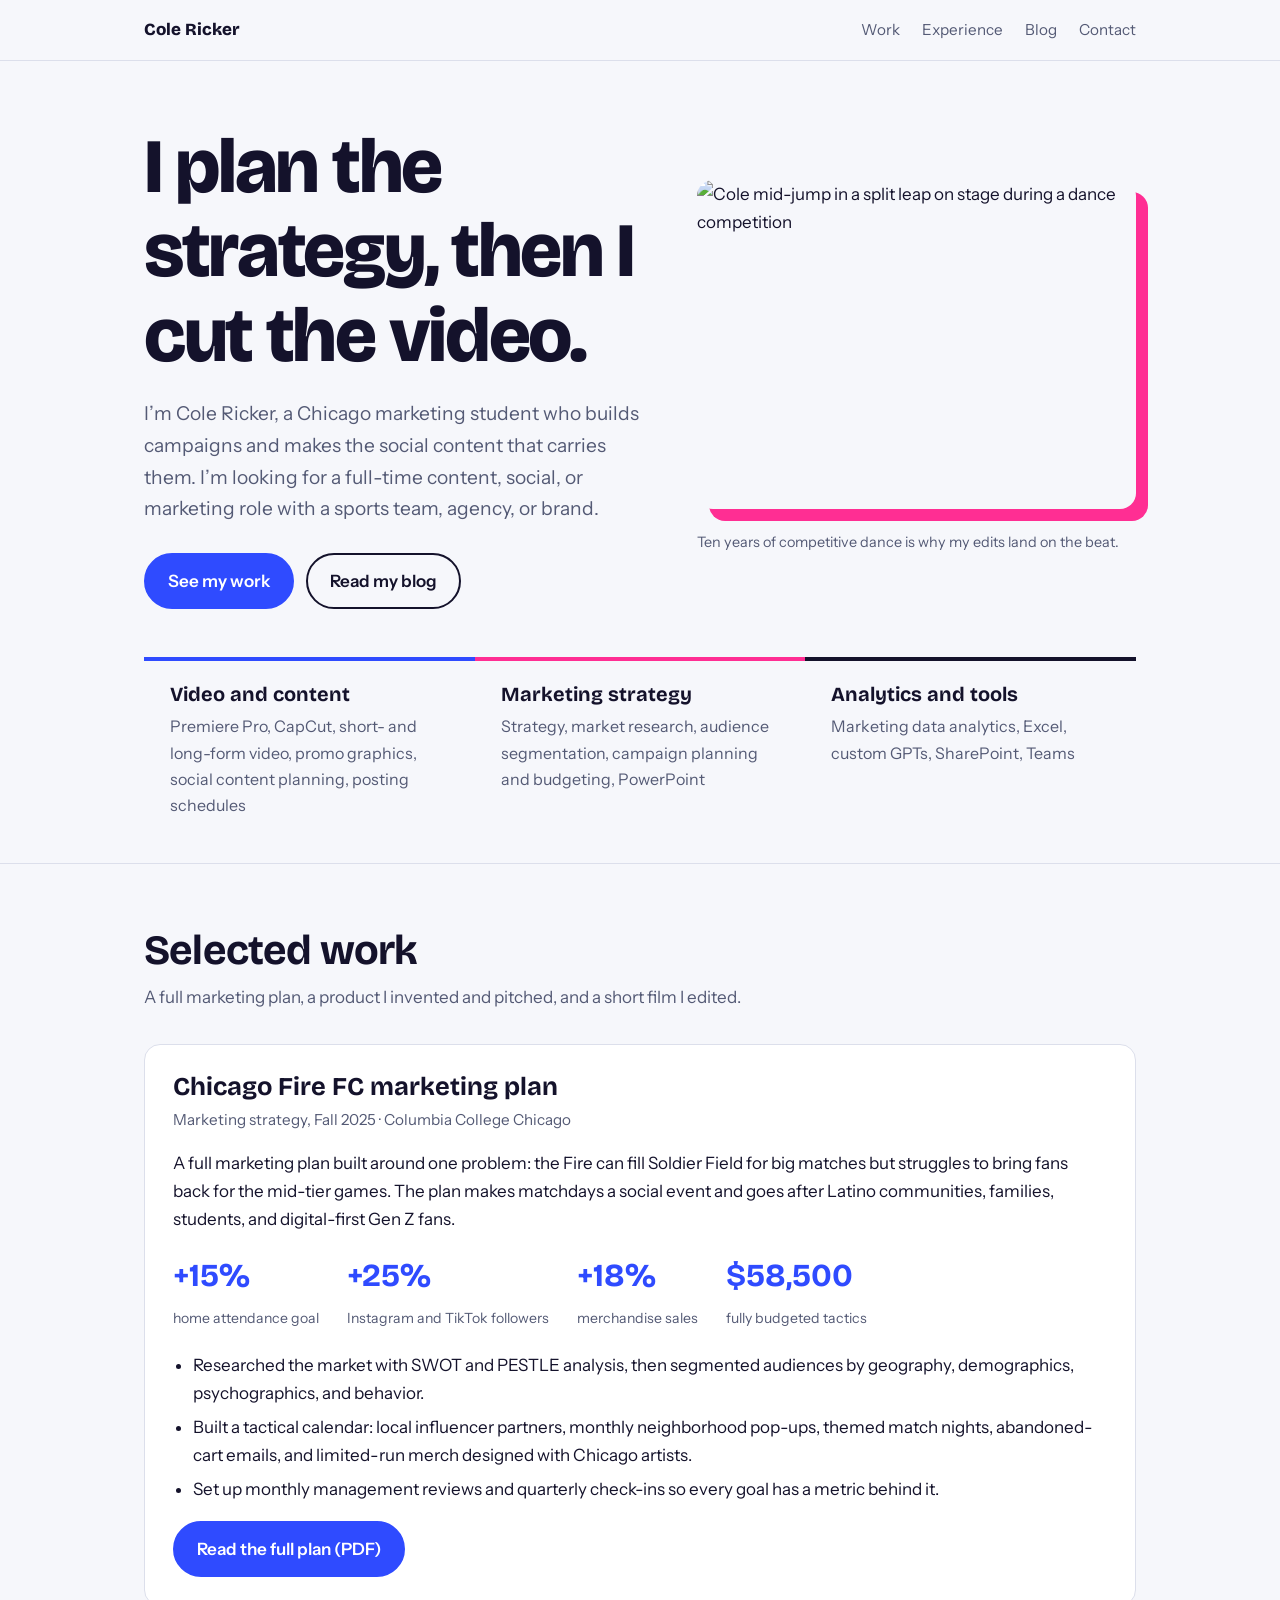
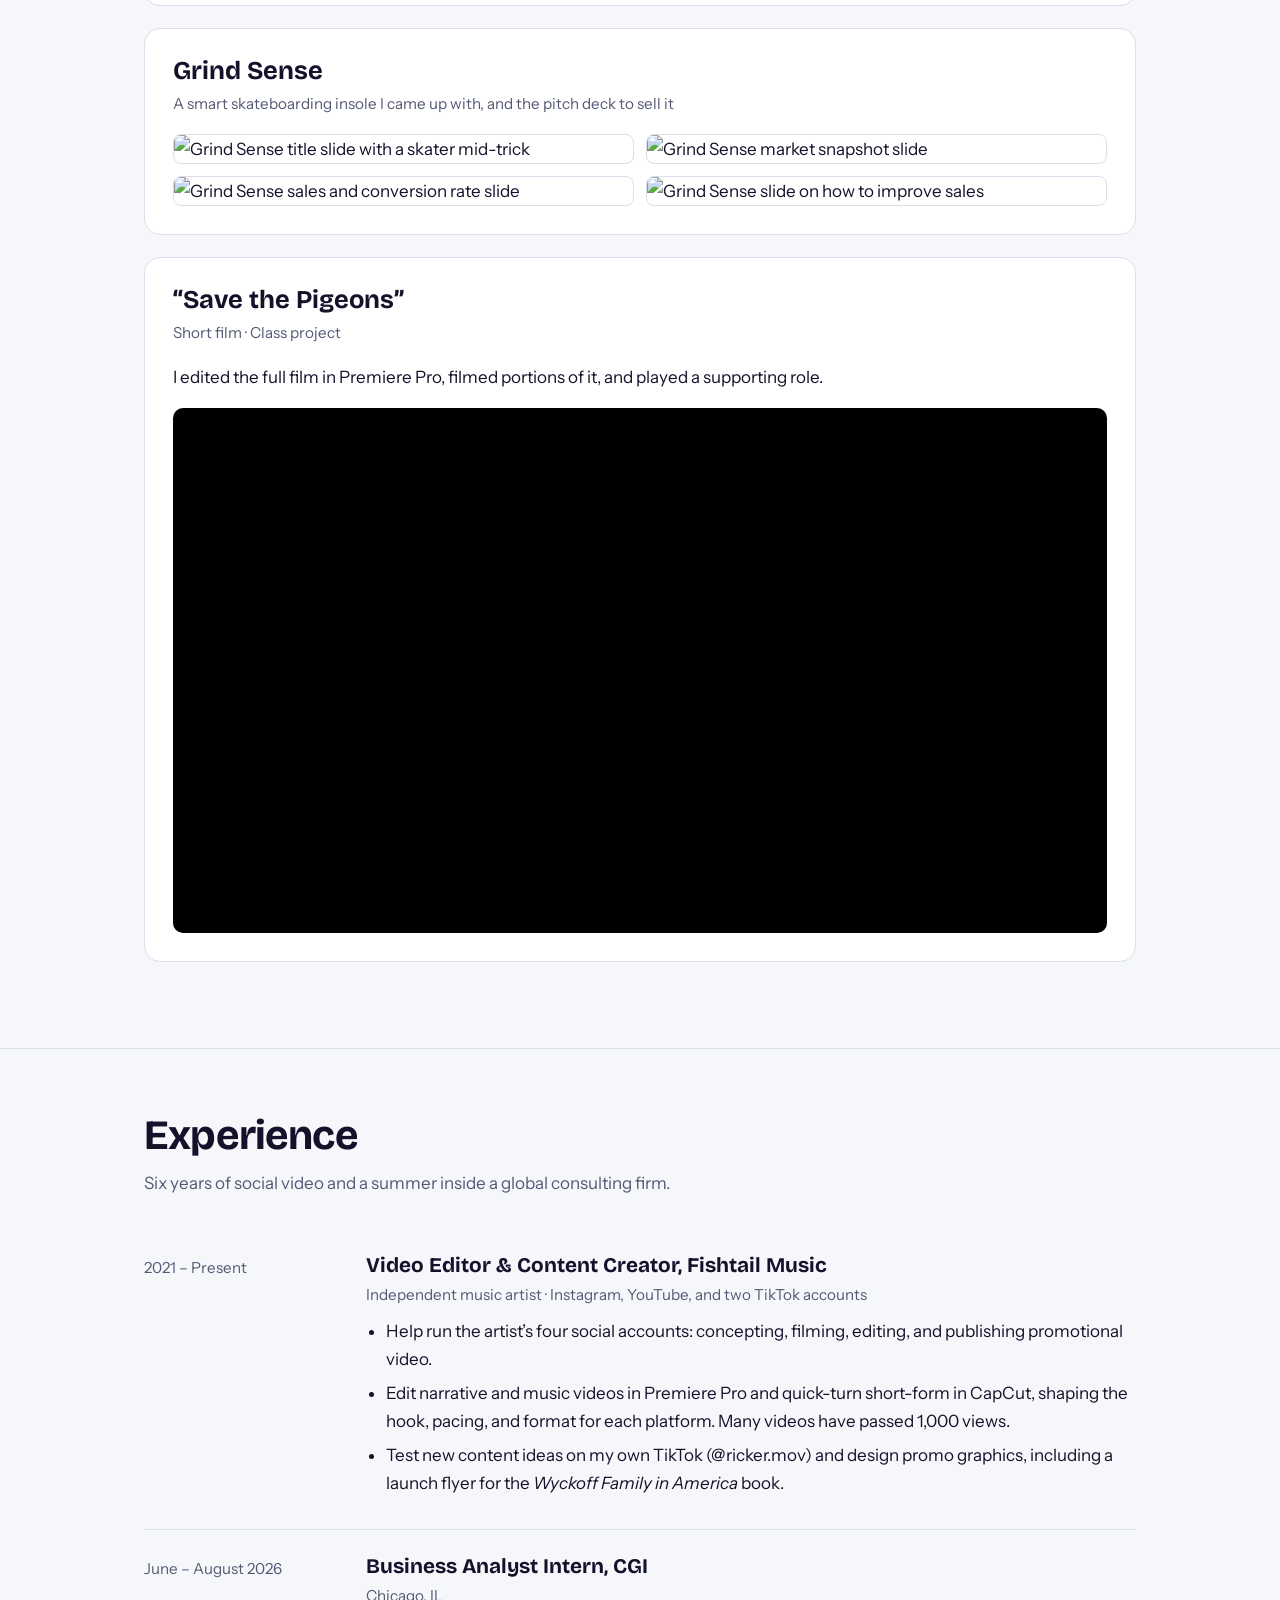
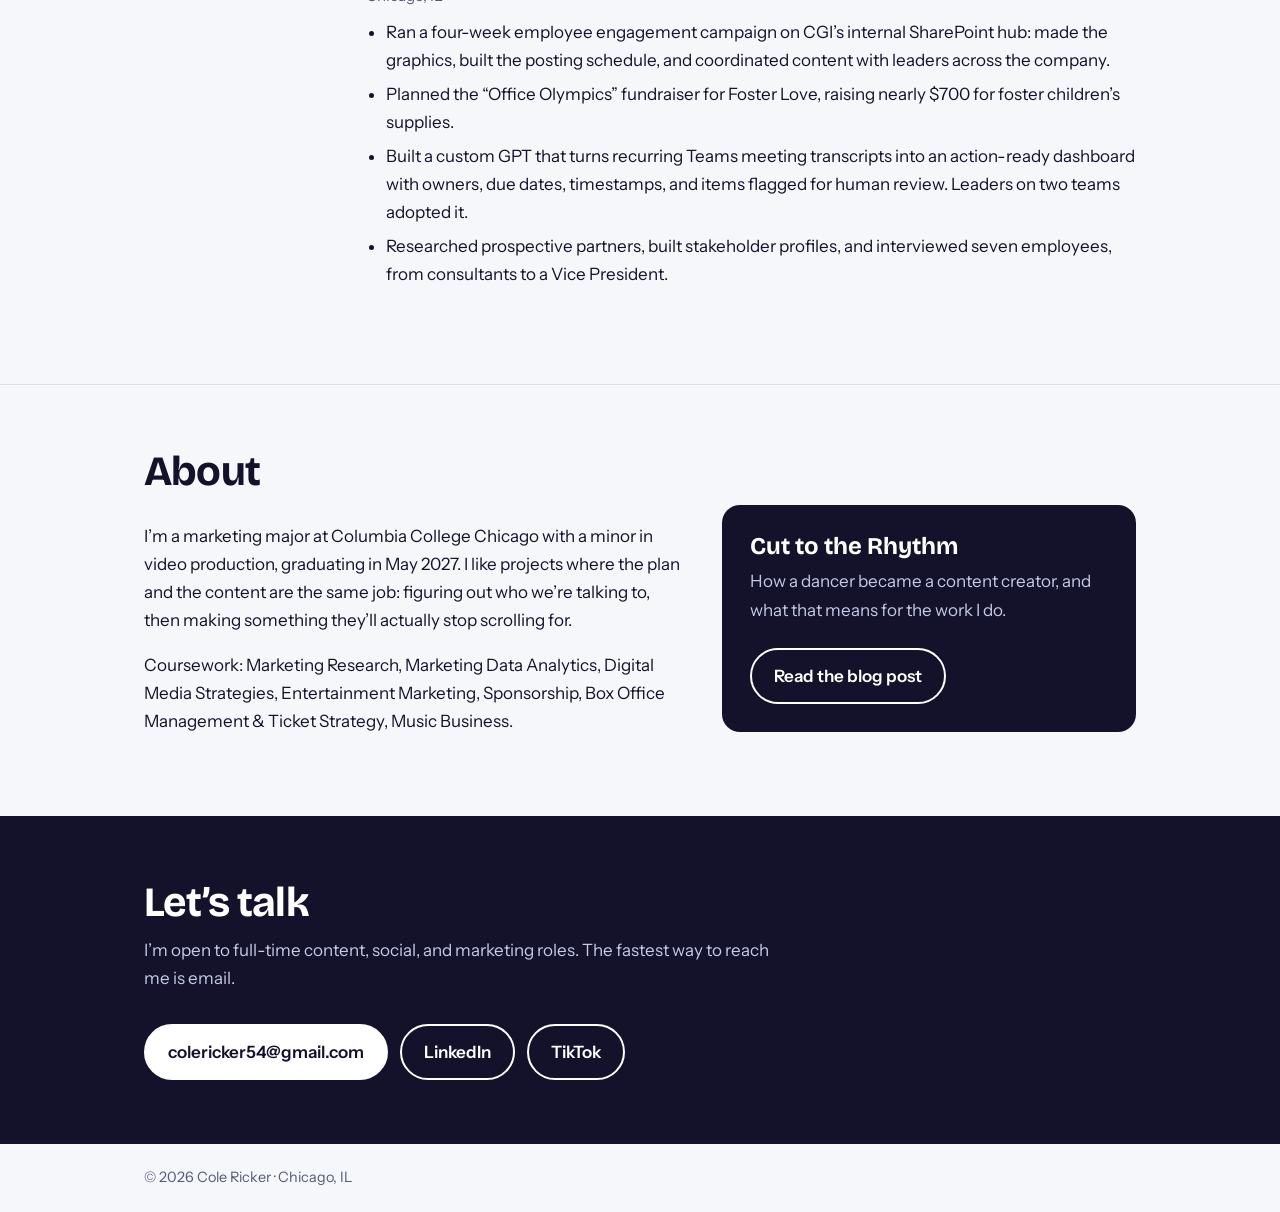
==== index.html @ 3c5d4618 "Add files via upload" ====
<!DOCTYPE html>
<html lang="en"><head>
<meta charset="utf-8"><meta name="viewport" content="width=device-width, initial-scale=1">
<link rel="preconnect" href="https://fonts.googleapis.com"><link rel="preconnect" href="https://fonts.gstatic.com" crossorigin>
<link href="https://fonts.googleapis.com/css2?family=Bricolage+Grotesque:opsz,wght@12..96,500;12..96,800&family=Instrument+Sans:wght@400;500;600&display=swap" rel="stylesheet">
<link rel="stylesheet" href="style.css">
<title>Cole Ricker | Marketing, Social & Video Content</title>
<meta name="description" content="Cole Ricker is a Chicago marketing student who pairs strategy with hands-on video and social content. Graduating May 2027.">
</head><body>
<header class="nav"><div class="wrap"><b>Cole Ricker</b>
<nav aria-label="Main"><ul><li><a href="#work">Work</a></li><li><a href="#experience">Experience</a></li><li><a href="blog.html">Blog</a></li><li><a href="#contact">Contact</a></li></ul></nav></div></header>
<main>
<div class="wrap hero">
  <div>
    <h1>I plan the strategy, then I cut the video.</h1>
    <p class="lead">I’m Cole Ricker, a Chicago marketing student who builds campaigns and makes the social content that carries them. I’m looking for a full-time content, social, or marketing role with a sports team, agency, or brand.</p>
    <div class="btns"><a class="btn primary" href="#work">See my work</a><a class="btn ghost" href="blog.html">Read my blog</a></div>
  </div>
  <figure><img src="assets/dance.jpg" alt="Cole mid-jump in a split leap on stage during a dance competition"><figcaption>Ten years of competitive dance is why my edits land on the beat.</figcaption></figure>
</div>

<div class="wrap skillbar">
  <div><h3>Video and content</h3><p>Premiere Pro, CapCut, short- and long-form video, promo graphics, social content planning, posting schedules</p></div>
  <div><h3>Marketing strategy</h3><p>Strategy, market research, audience segmentation, campaign planning and budgeting, PowerPoint</p></div>
  <div><h3>Analytics and tools</h3><p>Marketing data analytics, Excel, custom GPTs, SharePoint, Teams</p></div>
</div>

<section id="work"><div class="wrap">
  <h2 class="title">Selected work</h2>
  <p class="sub">A full marketing plan, a product I invented and pitched, and a short film I edited.</p>

  <article class="card">
    <h3>Chicago Fire FC marketing plan</h3>
    <p class="tag">Marketing strategy, Fall 2025 · Columbia College Chicago</p>
    <p>A full marketing plan built around one problem: the Fire can fill Soldier Field for big matches but struggles to bring fans back for the mid-tier games. The plan makes matchdays a social event and goes after Latino communities, families, students, and digital-first Gen Z fans.</p>
    <div class="stats">
      <div><strong>+15%</strong><span>home attendance goal</span></div>
      <div><strong>+25%</strong><span>Instagram and TikTok followers</span></div>
      <div><strong>+18%</strong><span>merchandise sales</span></div>
      <div><strong>$58,500</strong><span>fully budgeted tactics</span></div>
    </div>
    <ul>
      <li>Researched the market with SWOT and PESTLE analysis, then segmented audiences by geography, demographics, psychographics, and behavior.</li>
      <li>Built a tactical calendar: local influencer partners, monthly neighborhood pop-ups, themed match nights, abandoned-cart emails, and limited-run merch designed with Chicago artists.</li>
      <li>Set up monthly management reviews and quarterly check-ins so every goal has a metric behind it.</li>
    </ul>
    <a class="btn primary" href="Chicago-Fire-Marketing-Plan.pdf" target="_blank" rel="noopener">Read the full plan (PDF)</a>
  </article>

  <article class="card">
    <h3>Grind Sense</h3>
    <p class="tag">A smart skateboarding insole I came up with, and the pitch deck to sell it</p>
    <div class="slides">
      <img src="assets/grind-sense-1.jpg" alt="Grind Sense title slide with a skater mid-trick" loading="lazy">
      <img src="assets/grind-sense-5.jpg" alt="Grind Sense market snapshot slide" loading="lazy">
      <img src="assets/grind-sense-6.jpg" alt="Grind Sense sales and conversion rate slide" loading="lazy">
      <img src="assets/grind-sense-8.jpg" alt="Grind Sense slide on how to improve sales" loading="lazy">
    </div>
  </article>

  <article class="card">
    <h3>“Save the Pigeons”</h3>
    <p class="tag">Short film · Class project</p>
    <p>I edited the full film in Premiere Pro, filmed portions of it, and played a supporting role.</p>
    <div class="film"><iframe src="https://www.youtube-nocookie.com/embed/gfs4fDlWh1I" title="Save the Pigeons, short film" loading="lazy" allow="accelerometer; encrypted-media; picture-in-picture" allowfullscreen></iframe></div>
  </article>
</div></section>

<section id="experience"><div class="wrap">
  <h2 class="title">Experience</h2>
  <p class="sub">Six years of social video and a summer inside a global consulting firm.</p>
  <div class="job"><div class="when">2021 – Present</div><div>
    <h3>Video Editor &amp; Content Creator, Fishtail Music</h3>
    <p class="tag" style="margin:4px 0 0">Independent music artist · Instagram, YouTube, and two TikTok accounts</p>
    <ul>
      <li>Help run the artist’s four social accounts: concepting, filming, editing, and publishing promotional video.</li>
      <li>Edit narrative and music videos in Premiere Pro and quick-turn short-form in CapCut, shaping the hook, pacing, and format for each platform. Many videos have passed 1,000 views.</li>
      <li>Test new content ideas on my own TikTok (@ricker.mov) and design promo graphics, including a launch flyer for the <i>Wyckoff Family in America</i> book.</li>
    </ul></div></div>
  <div class="job"><div class="when">June – August 2026</div><div>
    <h3>Business Analyst Intern, CGI</h3>
    <p class="tag" style="margin:4px 0 0">Chicago, IL</p>
    <ul>
      <li>Ran a four-week employee engagement campaign on CGI’s internal SharePoint hub: made the graphics, built the posting schedule, and coordinated content with leaders across the company.</li>
      <li>Planned the “Office Olympics” fundraiser for Foster Love, raising nearly $700 for foster children’s supplies.</li>
      <li>Built a custom GPT that turns recurring Teams meeting transcripts into an action-ready dashboard with owners, due dates, timestamps, and items flagged for human review. Leaders on two teams adopted it.</li>
      <li>Researched prospective partners, built stakeholder profiles, and interviewed seven employees, from consultants to a Vice President.</li>
    </ul></div></div>
</div></section>

<section id="about"><div class="wrap">
  <h2 class="title">About</h2>
  <div class="about"><div>
    <p>I’m a marketing major at Columbia College Chicago with a minor in video production, graduating in May 2027. I like projects where the plan and the content are the same job: figuring out who we’re talking to, then making something they’ll actually stop scrolling for.</p>
    <p>Coursework: Marketing Research, Marketing Data Analytics, Digital Media Strategies, Entertainment Marketing, Sponsorship, Box Office Management &amp; Ticket Strategy, Music Business.</p>
  </div>
  <div class="blogteaser" style="grid-template-columns:1fr;padding:28px">
    <div><h3 style="font-size:1.5rem">Cut to the Rhythm</h3><p>How a dancer became a content creator, and what that means for the work I do.</p></div>
    <div><a class="btn" href="blog.html">Read the blog post</a></div>
  </div></div>
</div></section>

<section id="contact" class="contact"><div class="wrap">
  <h2 class="title">Let’s talk</h2>
  <p class="sub">I’m open to full-time content, social, and marketing roles. The fastest way to reach me is email.</p>
  <div class="btns">
    <a class="btn primary" href="mailto:colericker54@gmail.com">colericker54@gmail.com</a>
    <a class="btn ghost" href="https://www.linkedin.com/in/cole-ricker-862893391/" target="_blank" rel="noopener">LinkedIn</a>
    <a class="btn ghost" href="https://www.tiktok.com/@ricker.mov" target="_blank" rel="noopener">TikTok</a>
  </div>
</div></section>
</main>
<footer><div class="wrap">© 2026 Cole Ricker · Chicago, IL</div></footer>
</body></html>
---- style.css ----
:root{--bg:#f6f7fb;--ink:#14122b;--muted:#545a75;--line:#dcdfeb;--card:#fff;--blue:#2f4bff;--pink:#ff2e93;--deep:#14122b}
*{box-sizing:border-box}
html{scroll-behavior:smooth}
body{margin:0;background:var(--bg);color:var(--ink);font:400 1.0625rem/1.65 "Instrument Sans",system-ui,sans-serif}
h1,h2,h3{font-family:"Bricolage Grotesque","Instrument Sans",system-ui,sans-serif;line-height:1.1;margin:0}
a{color:inherit}
img{max-width:100%;height:auto;display:block}
:focus-visible{outline:3px solid var(--pink);outline-offset:3px}
.wrap{max-width:1040px;margin:0 auto;padding:0 24px}
.nav{position:sticky;top:0;background:rgba(246,247,251,.93);backdrop-filter:blur(8px);border-bottom:1px solid var(--line);z-index:5}
.nav .wrap{display:flex;justify-content:space-between;align-items:center;height:60px}
.nav b{font-family:"Bricolage Grotesque",sans-serif;font-weight:800;text-decoration:none}
.nav ul{display:flex;gap:22px;list-style:none;margin:0;padding:0;font-size:.95rem}
.nav a{text-decoration:none;color:var(--muted)}
.nav a:hover,.nav a[aria-current]{color:var(--blue)}
.btns{display:flex;gap:12px;flex-wrap:wrap}
.btn{display:inline-block;padding:12px 22px;border-radius:999px;font-weight:600;text-decoration:none;border:2px solid var(--ink)}
.btn.primary{background:var(--blue);border-color:var(--blue);color:#fff}
.btn.primary:hover{background:var(--pink);border-color:var(--pink)}
.btn.ghost:hover{background:var(--ink);color:#fff}
/* hero */
.hero{display:grid;grid-template-columns:1.15fr 1fr;gap:48px;align-items:center;padding:64px 24px 48px}
.hero h1{font-weight:800;font-size:clamp(2.6rem,6.4vw,4.8rem);letter-spacing:-.03em}
.hero .lead{font-size:1.2rem;color:var(--muted);margin:20px 0 28px;max-width:32em}
.hero figure{margin:0}
.hero img{border-radius:16px;aspect-ratio:4/3;object-fit:cover;width:100%;box-shadow:12px 12px 0 var(--pink)}
.hero figcaption{font-size:.9rem;color:var(--muted);margin-top:22px}
/* skills */
.skillbar{display:grid;grid-template-columns:repeat(3,1fr);gap:0;margin-bottom:24px}
.skillbar>div{padding:22px 26px 6px;border-top:4px solid var(--blue)}
.skillbar>div:nth-child(2){border-color:var(--pink)}
.skillbar>div:nth-child(3){border-color:var(--ink)}
.skillbar h3{font-size:1.25rem;margin-bottom:8px}
.skillbar p{margin:0 0 14px;color:var(--muted);font-size:1rem}
section{padding:64px 0;border-top:1px solid var(--line)}
section h2.title{font-size:clamp(1.9rem,4vw,2.6rem);margin-bottom:10px;letter-spacing:-.02em}
.sub{color:var(--muted);max-width:38em;margin:0 0 32px}
.card{background:var(--card);border:1px solid var(--line);border-radius:16px;padding:28px;margin-bottom:22px}
.card h3{font-size:1.6rem;margin-bottom:6px}
.tag{color:var(--muted);font-size:.95rem;margin:0 0 14px}
.card ul{margin:12px 0 18px;padding-left:20px}
.card li{margin:6px 0}
.stats{display:flex;gap:28px;flex-wrap:wrap;margin:16px 0 20px}
.stats div{min-width:110px}
.stats strong{display:block;font-family:"Bricolage Grotesque",sans-serif;font-size:2rem;color:var(--blue)}
.stats span{font-size:.88rem;color:var(--muted)}
.slides{display:grid;grid-template-columns:repeat(2,1fr);gap:12px;margin-top:18px}
.slides img{border-radius:8px;border:1px solid var(--line)}
.film{position:relative;aspect-ratio:16/9;border-radius:10px;overflow:hidden;background:#000;margin-top:14px}
.film iframe{position:absolute;inset:0;width:100%;height:100%;border:0}
.pair{display:grid;grid-template-columns:1fr 1fr;gap:22px}
.pair .card{margin:0}
.pair img{border-radius:8px;margin-bottom:14px}
.job{display:grid;grid-template-columns:190px 1fr;gap:12px 32px;padding:26px 0;border-bottom:1px solid var(--line)}
.job:last-of-type{border-bottom:0}
.job .when{color:var(--muted);font-size:.95rem}
.job h3{font-size:1.3rem}
.job ul{margin:10px 0 0;padding-left:20px}
.job li{margin:6px 0}
.about{display:grid;grid-template-columns:1.3fr 1fr;gap:40px;align-items:start}
.about img{border-radius:16px}
.blogteaser{background:var(--deep);color:#fff;border-radius:18px;padding:36px;display:grid;grid-template-columns:1fr auto;gap:24px;align-items:center}
.blogteaser h3{font-size:1.8rem;margin-bottom:8px}
.blogteaser p{margin:0;color:#c5cae6;max-width:34em}
.blogteaser .btn{border-color:#fff;color:#fff}
.blogteaser .btn:hover{background:var(--pink);border-color:var(--pink)}
.contact{background:var(--deep);color:#fff;border-top:0}
.contact h2{color:#fff}
.contact .sub{color:#c5cae6}
.contact .btn{border-color:#fff;color:#fff}
.contact .btn.primary{background:#fff;color:var(--deep)}
.contact .btn.primary:hover{background:var(--pink);border-color:var(--pink);color:#fff}
.contact .btn.ghost:hover{background:#fff;color:var(--deep)}
footer{padding:22px 0;color:var(--muted);font-size:.9rem}
/* blog */
.post{max-width:720px;margin:0 auto;padding:56px 24px 40px}
.post h1{font-weight:800;font-size:clamp(2.2rem,5.5vw,3.4rem);letter-spacing:-.03em}
.byline{color:var(--muted);margin:14px 0 28px}
.post h2{font-size:1.9rem;margin:48px 0 12px;letter-spacing:-.02em}
.post figure{margin:28px 0}
.post figure img{border-radius:12px;width:100%}
.post figcaption{font-size:.9rem;color:var(--muted);margin-top:8px}
.post figure.narrow img{max-width:380px}
.post ul{padding-left:20px}
.post li{margin:8px 0}
.links{display:flex;flex-wrap:wrap;gap:8px;margin:10px 0 20px;padding:0;list-style:none}
.links a{display:inline-block;padding:6px 14px;border:1.5px solid var(--blue);color:var(--blue);border-radius:999px;font-size:.95rem;text-decoration:none;font-weight:600}
.links a:hover{background:var(--blue);color:#fff}
.post p a,.post li a{color:var(--blue)}
@media (prefers-reduced-motion:reduce){html{scroll-behavior:auto}}
@media (max-width:800px){.hero,.about,.pair,.blogteaser{grid-template-columns:1fr}.skillbar{grid-template-columns:1fr}.job{grid-template-columns:1fr}.nav ul{gap:14px;font-size:.88rem}.hero img{box-shadow:8px 8px 0 var(--pink)}}
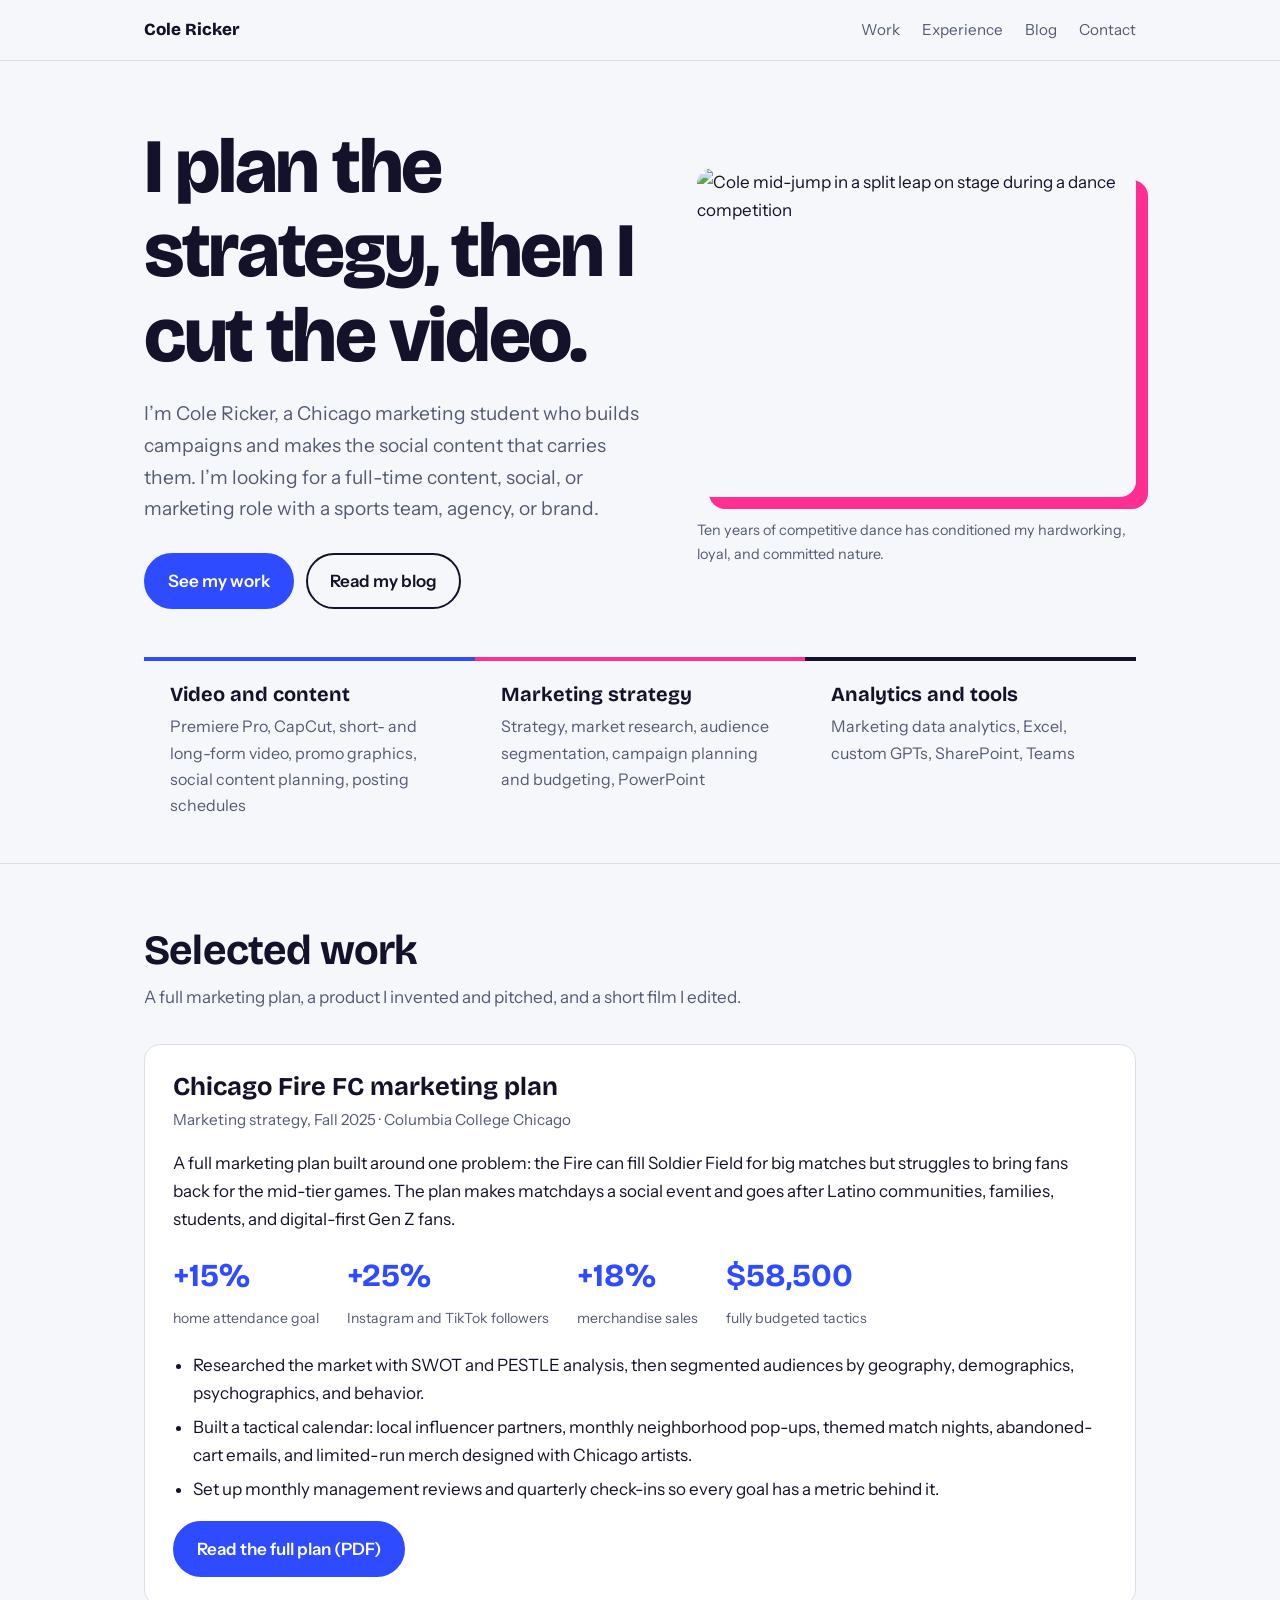
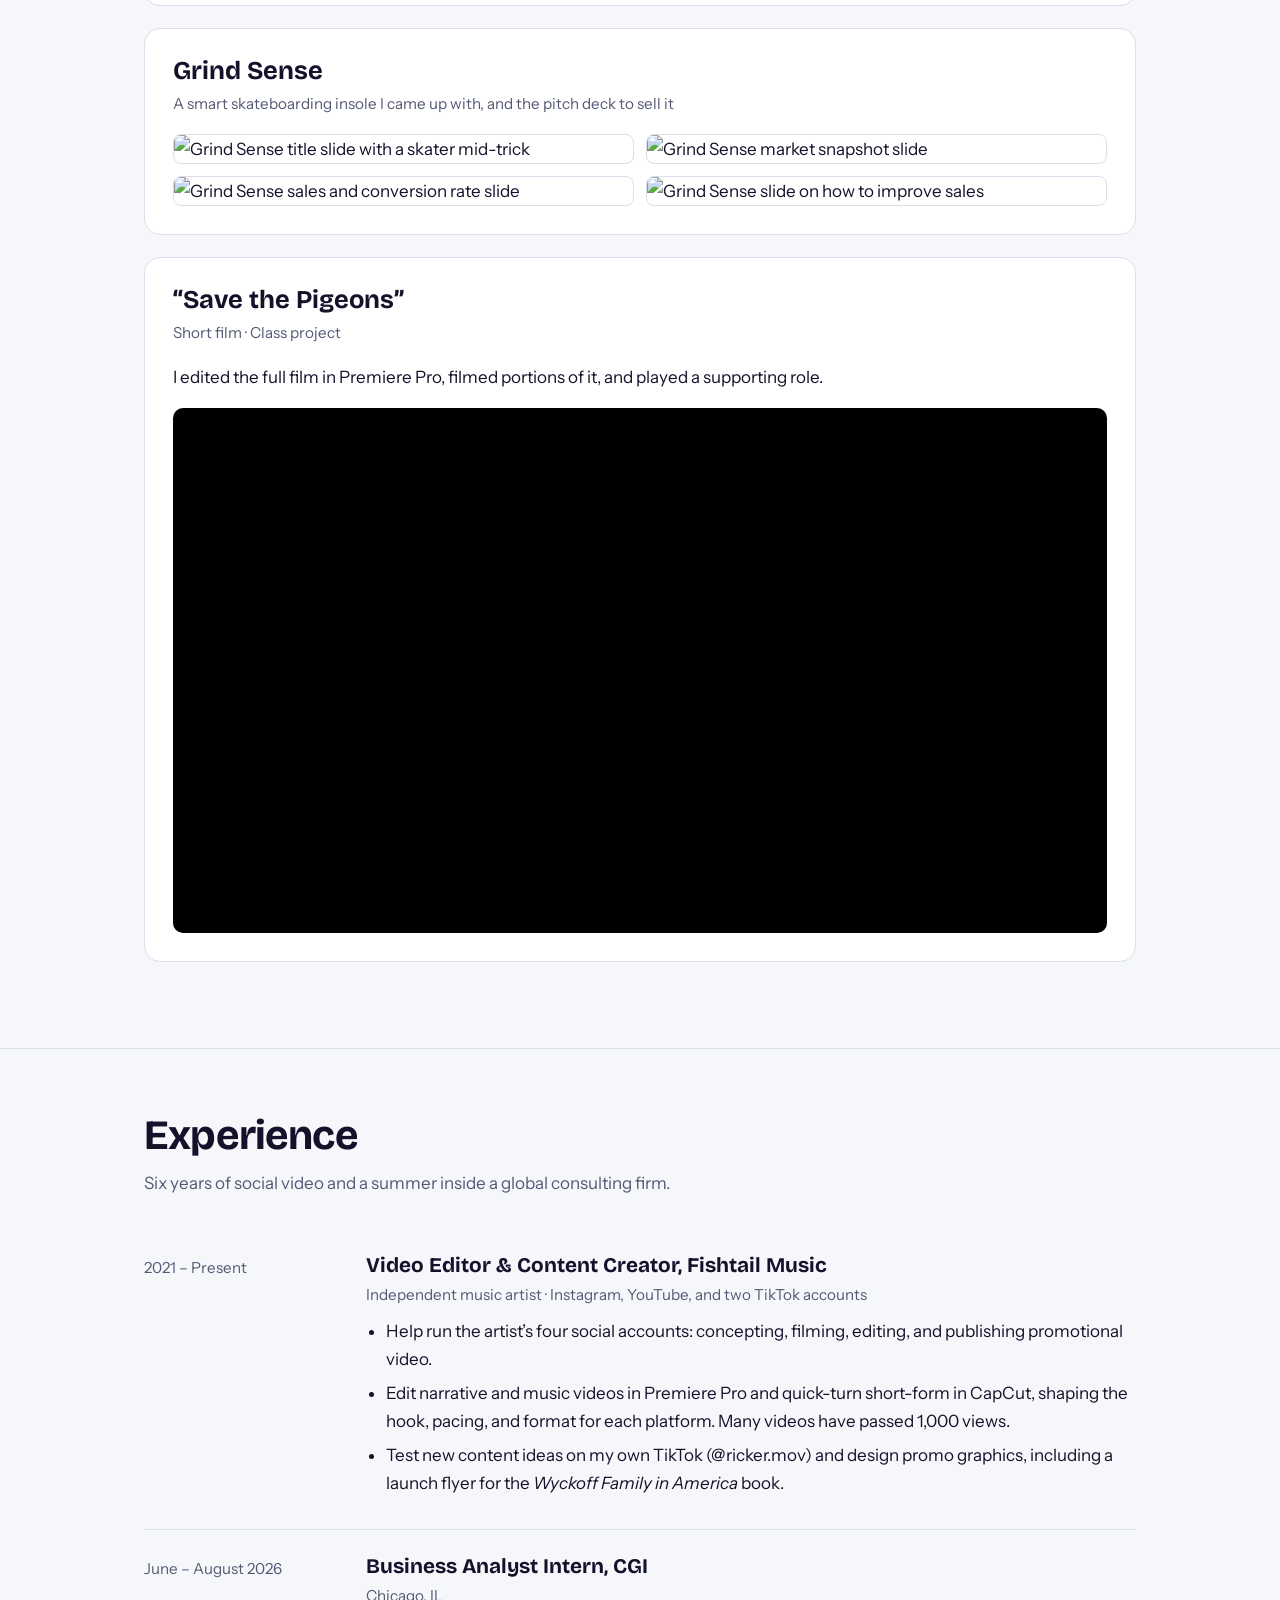
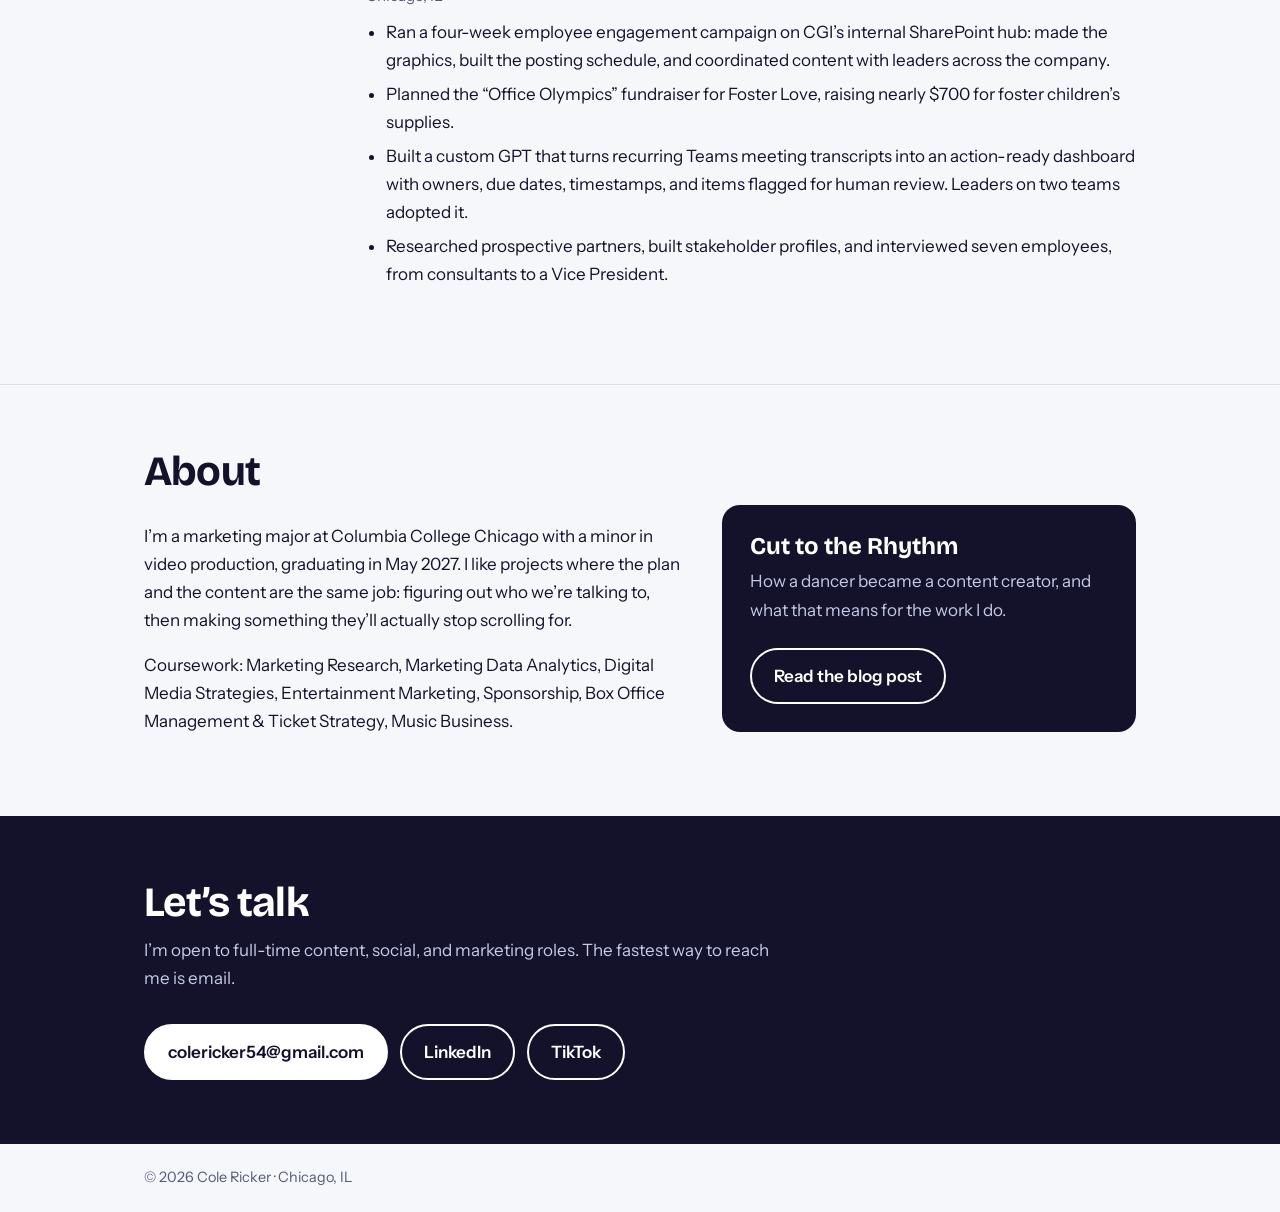
==== commit 8da09b47: "Update index.html" ====
--- a/index.html
+++ b/index.html
@@ -16,7 +16,7 @@
     <p class="lead">I’m Cole Ricker, a Chicago marketing student who builds campaigns and makes the social content that carries them. I’m looking for a full-time content, social, or marketing role with a sports team, agency, or brand.</p>
     <div class="btns"><a class="btn primary" href="#work">See my work</a><a class="btn ghost" href="blog.html">Read my blog</a></div>
   </div>
-  <figure><img src="assets/dance.jpg" alt="Cole mid-jump in a split leap on stage during a dance competition"><figcaption>Ten years of competitive dance is why my edits land on the beat.</figcaption></figure>
+  <figure><img src="assets/dance.jpg" alt="Cole mid-jump in a split leap on stage during a dance competition"><figcaption>Ten years of competitive dance has conditioned my hardworking, loyal, and committed nature.</figcaption></figure>
 </div>
 
 <div class="wrap skillbar">
